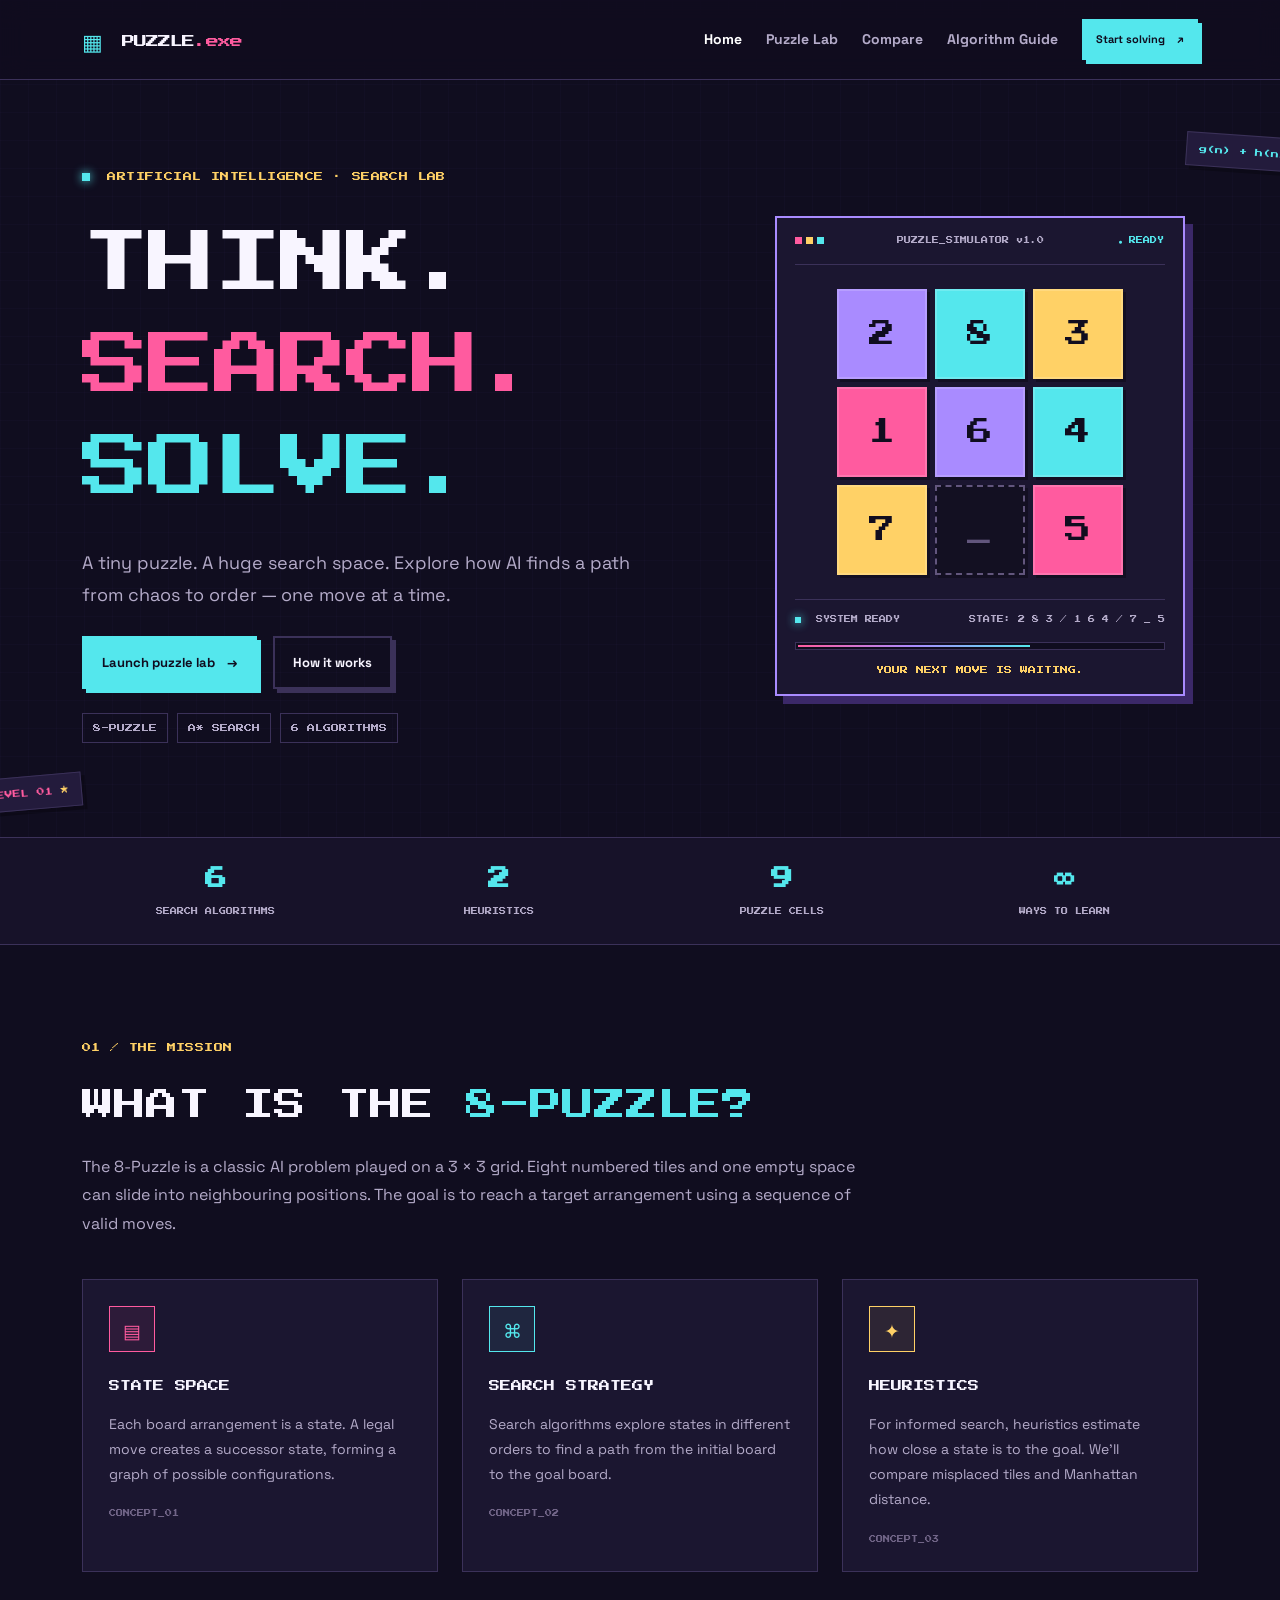
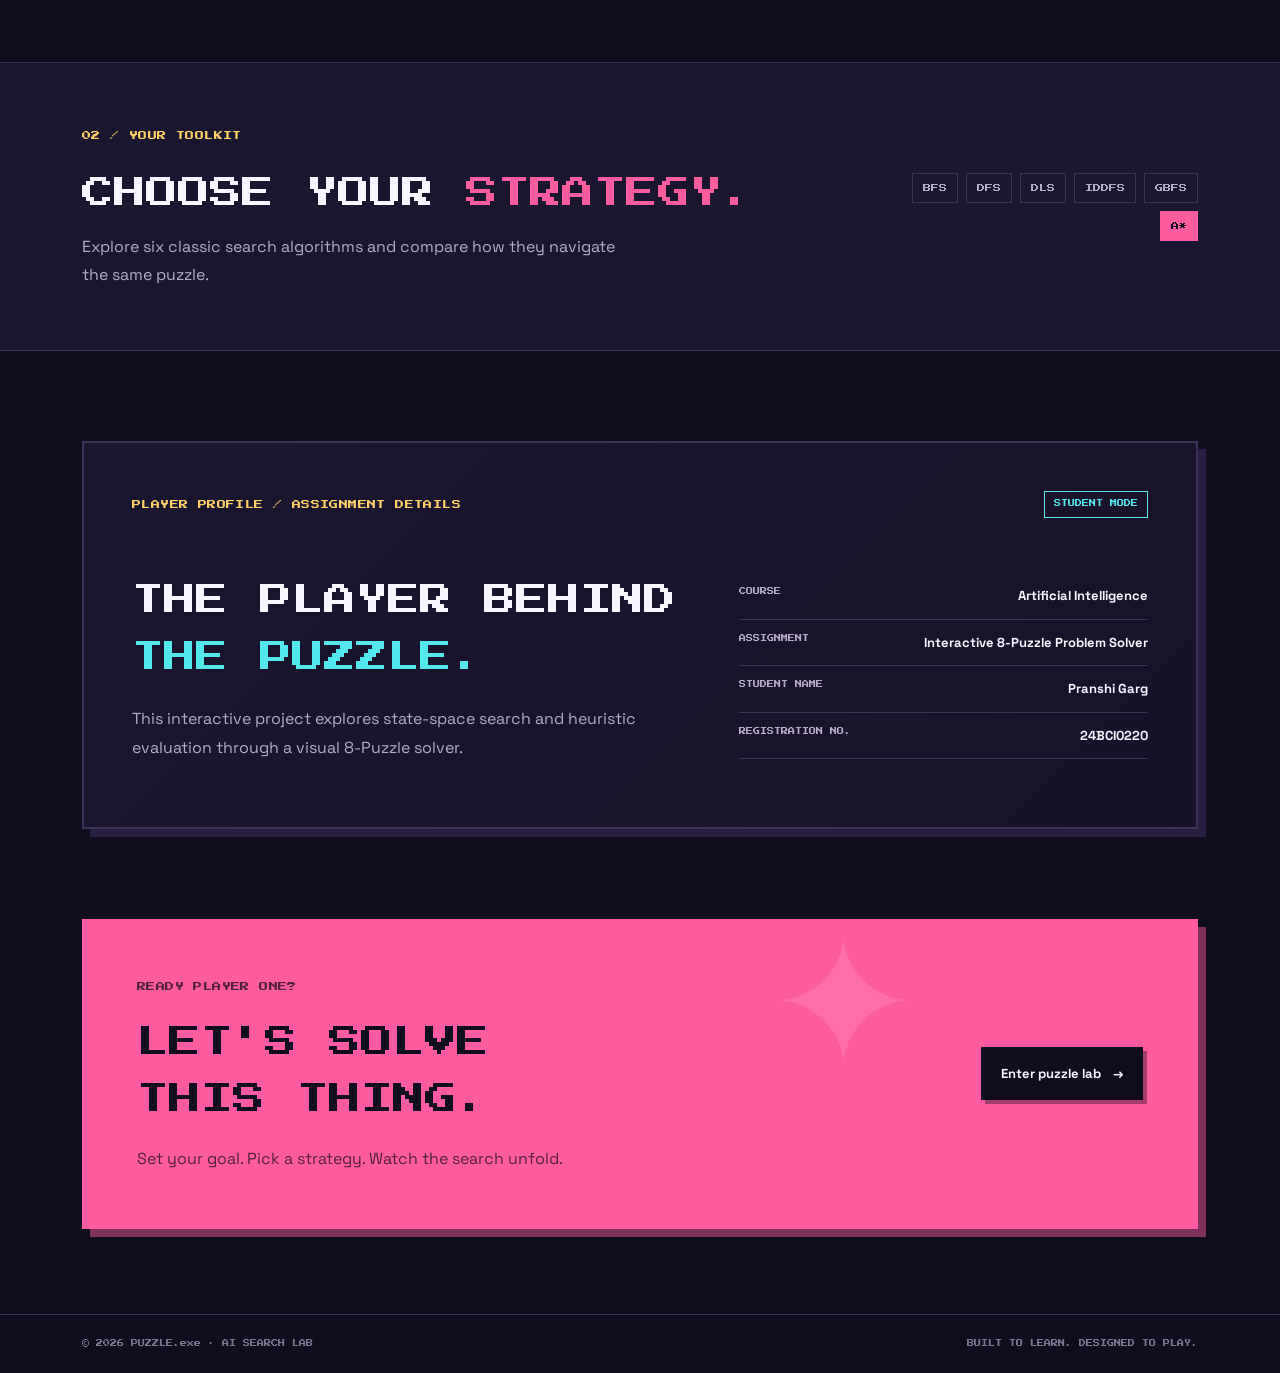
==== index.html @ 6785846f "Homepage and Project Structure Initialized" ====
<!DOCTYPE html>
<html lang="en">
<head>
  <meta charset="UTF-8">
  <meta name="viewport" content="width=device-width, initial-scale=1.0">
  <meta name="description" content="An interactive 8-Puzzle visualizer for exploring AI state-space search algorithms.">
  <title>PUZZLE.exe | AI Search Lab</title>

  <!-- Bootstrap -->
  <link href="https://cdn.jsdelivr.net/npm/bootstrap@5.3.3/dist/css/bootstrap.min.css" rel="stylesheet">
  <link rel="preconnect" href="https://fonts.googleapis.com">
  <link rel="preconnect" href="https://fonts.gstatic.com" crossorigin>
  <link href="https://fonts.googleapis.com/css2?family=Press+Start+2P&family=Space+Grotesk:wght@400;500;600;700&display=swap" rel="stylesheet">
  <link rel="stylesheet" href="css/style.css">
</head>
<body>
  <div class="pixel-grid" aria-hidden="true"></div>

  <nav class="navbar navbar-expand-lg navbar-dark site-nav">
    <div class="container">
      <a class="navbar-brand brand-mark" href="index.html"><span class="brand-icon">▦</span> PUZZLE<span class="brand-dot">.exe</span></a>
      <button class="navbar-toggler" type="button" data-bs-toggle="collapse" data-bs-target="#mainNav"
        aria-controls="mainNav" aria-expanded="false" aria-label="Toggle navigation">
        <span class="navbar-toggler-icon"></span>
      </button>
      <div class="collapse navbar-collapse" id="mainNav">
        <ul class="navbar-nav ms-auto align-items-lg-center gap-lg-2">
          <li class="nav-item"><a class="nav-link active" aria-current="page" href="index.html">Home</a></li>
          <li class="nav-item"><a class="nav-link" href="puzzle.html">Puzzle Lab</a></li>
          <li class="nav-item"><a class="nav-link" href="comparison.html">Compare</a></li>
          <li class="nav-item"><a class="nav-link" href="algorithms.html">Algorithm Guide</a></li>
          <li class="nav-item ms-lg-2"><a class="btn btn-pixel btn-small" href="puzzle.html">Start solving <span aria-hidden="true">↗</span></a></li>
        </ul>
      </div>
    </div>
  </nav>

  <main>
    <section class="hero-section container">
      <div class="row align-items-center g-5">
        <div class="col-lg-7">
          <div class="eyebrow"><span class="status-dot"></span> ARTIFICIAL INTELLIGENCE · SEARCH LAB</div>
          <h1 class="hero-title">THINK.<br><span class="text-pink">SEARCH.</span><br><span class="text-cyan">SOLVE.</span></h1>
          <p class="hero-copy">A tiny puzzle. A huge search space. Explore how AI finds a path from chaos to order — one move at a time.</p>
          <div class="d-flex flex-wrap gap-3 mt-4">
            <a class="btn btn-pixel" href="puzzle.html">Launch puzzle lab <span aria-hidden="true">→</span></a>
            <a class="btn btn-outline-pixel" href="#about">How it works</a>
          </div>
          <div class="hero-tags mt-4">
            <span>8-PUZZLE</span><span>A* SEARCH</span><span>6 ALGORITHMS</span>
          </div>
        </div>

        <div class="col-lg-5">
          <div class="arcade-card" aria-label="Decorative example of an 8-puzzle board">
            <div class="arcade-topbar">
              <span class="window-lights"><i></i><i></i><i></i></span>
              <span>PUZZLE_SIMULATOR v1.0</span>
              <span class="live-label">● READY</span>
            </div>
            <div class="puzzle-preview">
              <div class="tile tile-purple">2</div><div class="tile tile-cyan">8</div><div class="tile tile-yellow">3</div>
              <div class="tile tile-pink">1</div><div class="tile tile-purple">6</div><div class="tile tile-cyan">4</div>
              <div class="tile tile-yellow">7</div><div class="tile tile-empty"><span>_</span></div><div class="tile tile-pink">5</div>
            </div>
            <div class="arcade-status">
              <span><span class="status-dot"></span> SYSTEM READY</span>
              <span>STATE: 2 8 3 / 1 6 4 / 7 _ 5</span>
            </div>
            <div class="pixel-progress"><span></span></div>
            <p class="arcade-caption">YOUR NEXT MOVE IS WAITING.</p>
          </div>
          <div class="floating-chip chip-one">g(n) + h(n)</div>
          <div class="floating-chip chip-two">LEVEL 01 <span>★</span></div>
        </div>
      </div>
    </section>

    <section class="stats-strip">
      <div class="container">
        <div class="row g-3 text-center">
          <div class="col-6 col-md-3"><div class="stat-item"><strong>6</strong><span>SEARCH ALGORITHMS</span></div></div>
          <div class="col-6 col-md-3"><div class="stat-item"><strong>2</strong><span>HEURISTICS</span></div></div>
          <div class="col-6 col-md-3"><div class="stat-item"><strong>9</strong><span>PUZZLE CELLS</span></div></div>
          <div class="col-6 col-md-3"><div class="stat-item"><strong>∞</strong><span>WAYS TO LEARN</span></div></div>
        </div>
      </div>
    </section>

    <section class="section-pad container" id="about">
      <div class="section-heading">
        <span class="section-kicker">01 / THE MISSION</span>
        <h2>WHAT IS THE <span class="text-cyan">8-PUZZLE?</span></h2>
        <p>The 8-Puzzle is a classic AI problem played on a 3 × 3 grid. Eight numbered tiles and one empty space can slide into neighbouring positions. The goal is to reach a target arrangement using a sequence of valid moves.</p>
      </div>
      <div class="row g-4 mt-2">
        <div class="col-md-4">
          <article class="info-card">
            <div class="card-icon icon-pink">▤</div>
            <h3>STATE SPACE</h3>
            <p>Each board arrangement is a state. A legal move creates a successor state, forming a graph of possible configurations.</p>
            <span class="card-index">CONCEPT_01</span>
          </article>
        </div>
        <div class="col-md-4">
          <article class="info-card">
            <div class="card-icon icon-cyan">⌘</div>
            <h3>SEARCH STRATEGY</h3>
            <p>Search algorithms explore states in different orders to find a path from the initial board to the goal board.</p>
            <span class="card-index">CONCEPT_02</span>
          </article>
        </div>
        <div class="col-md-4">
          <article class="info-card">
            <div class="card-icon icon-yellow">✦</div>
            <h3>HEURISTICS</h3>
            <p>For informed search, heuristics estimate how close a state is to the goal. We'll compare misplaced tiles and Manhattan distance.</p>
            <span class="card-index">CONCEPT_03</span>
          </article>
        </div>
      </div>
    </section>

    <section class="algorithm-band">
      <div class="container algorithm-band-inner">
        <div>
          <span class="section-kicker">02 / YOUR TOOLKIT</span>
          <h2>CHOOSE YOUR <span class="text-pink">STRATEGY.</span></h2>
          <p>Explore six classic search algorithms and compare how they navigate the same puzzle.</p>
        </div>
        <div class="algorithm-pills" aria-label="Available search algorithms">
          <span>BFS</span><span>DFS</span><span>DLS</span><span>IDDFS</span><span>GBFS</span><span class="pill-active">A*</span>
        </div>
      </div>
    </section>

    <section class="section-pad container">
      <div class="student-panel">
        <div class="student-panel-header">
          <span class="section-kicker">PLAYER PROFILE / ASSIGNMENT DETAILS</span>
          <span class="profile-badge">STUDENT MODE</span>
        </div>
        <div class="row g-4 align-items-center">
          <div class="col-md-7">
            <h2>THE PLAYER BEHIND<br><span class="text-cyan">THE PUZZLE.</span></h2>
            <p class="muted-copy">This interactive project explores state-space search and heuristic evaluation through a visual 8-Puzzle solver.</p>
          </div>
          <div class="col-md-5">
            <div class="detail-row"><span>COURSE</span><strong>Artificial Intelligence</strong></div>
            <div class="detail-row"><span>ASSIGNMENT</span><strong>Interactive 8-Puzzle Problem Solver</strong></div>
            <div class="detail-row"><span>STUDENT NAME</span><strong>Pranshi Garg</strong></div>
            <div class="detail-row"><span>REGISTRATION NO.</span><strong>24BCI0220</strong></div>
          </div>
        </div>
      </div>
    </section>

    <section class="final-cta container">
      <div class="cta-box">
        <div>
          <span class="section-kicker">READY PLAYER ONE?</span>
          <h2>LET'S SOLVE<br>THIS THING.</h2>
          <p>Set your goal. Pick a strategy. Watch the search unfold.</p>
        </div>
        <a href="puzzle.html" class="btn btn-pixel">Enter puzzle lab <span aria-hidden="true">→</span></a>
        <span class="cta-decoration" aria-hidden="true">✦</span>
      </div>
    </section>
  </main>

  <footer class="site-footer">
    <div class="container d-flex flex-column flex-md-row justify-content-between gap-2">
      <span>© <span id="currentYear"></span> PUZZLE.exe · AI SEARCH LAB</span>
      <span>BUILT TO LEARN. DESIGNED TO PLAY.</span>
    </div>
  </footer>

  <script src="https://cdn.jsdelivr.net/npm/bootstrap@5.3.3/dist/js/bootstrap.bundle.min.js"></script>
  <script src="js/app.js"></script>
</body>
</html>
---- css/style.css ----
:root {
  --bg: #100d1f;
  --panel: #1b1630;
  --panel-2: #231b3c;
  --line: #3b3159;
  --white: #f8f5ff;
  --muted: #b4abc9;
  --pink: #ff5b9f;
  --cyan: #54e7ed;
  --yellow: #ffd166;
  --purple: #a98bff;
  --pixel: "Press Start 2P", monospace;
  --body: "Space Grotesk", sans-serif;
}

* { box-sizing: border-box; }
html { scroll-behavior: smooth; }
body {
  margin: 0;
  color: var(--white);
  background: var(--bg);
  font-family: var(--body);
  overflow-x: hidden;
}
a { text-decoration: none; }
.pixel-grid {
  position: fixed;
  inset: 0;
  pointer-events: none;
  z-index: -1;
  opacity: .13;
  background-image: linear-gradient(rgba(169,139,255,.18) 1px, transparent 1px),
                    linear-gradient(90deg, rgba(169,139,255,.18) 1px, transparent 1px);
  background-size: 28px 28px;
}
.site-nav {
  background: rgba(16,13,31,.94);
  border-bottom: 1px solid var(--line);
  padding: 18px 0;
  position: sticky;
  top: 0;
  z-index: 100;
  backdrop-filter: blur(12px);
}
.brand-mark { font-family: var(--pixel); font-size: 13px; color: var(--white); letter-spacing: -1px; }
.brand-icon { color: var(--cyan); font-size: 22px; vertical-align: -2px; margin-right: 8px; }
.brand-dot { color: var(--pink); }
.nav-link { color: var(--muted); font-weight: 700; font-size: 14px; }
.nav-link:hover, .nav-link.active { color: var(--cyan); }
.navbar-toggler { border-color: var(--line); }
.navbar-toggler:focus { box-shadow: 0 0 0 2px var(--cyan); }
.btn-pixel, .btn-outline-pixel {
  display: inline-flex;
  align-items: center;
  justify-content: center;
  gap: 12px;
  border-radius: 0;
  padding: 15px 18px;
  font-weight: 700;
  font-size: 13px;
  border: 2px solid var(--cyan);
  box-shadow: 4px 4px 0 var(--cyan);
  transition: transform .15s ease, box-shadow .15s ease, background .15s ease;
}
.btn-pixel { background: var(--cyan); color: #100d1f; }
.btn-pixel:hover { color: #100d1f; background: #8ff8fb; transform: translate(2px,2px); box-shadow: 2px 2px 0 var(--cyan); }
.btn-outline-pixel { color: var(--white); border-color: var(--line); box-shadow: 4px 4px 0 var(--line); background: transparent; }
.btn-outline-pixel:hover { color: var(--cyan); border-color: var(--cyan); box-shadow: 4px 4px 0 var(--cyan); }
.btn-small { padding: 10px 12px; font-size: 11px; }
.hero-section { padding-top: 88px; padding-bottom: 94px; }
.eyebrow, .section-kicker {
  color: var(--yellow);
  font-family: var(--pixel);
  font-size: 9px;
  line-height: 1.9;
  letter-spacing: .4px;
}
.status-dot { display: inline-block; width: 8px; height: 8px; background: var(--cyan); box-shadow: 0 0 10px var(--cyan); margin-right: 8px; }
.hero-title {
  font-family: var(--pixel);
  font-size: clamp(34px, 5.6vw, 68px);
  line-height: 1.5;
  letter-spacing: -2px;
  margin: 28px 0;
}
.text-pink { color: var(--pink); }
.text-cyan { color: var(--cyan); }
.hero-copy { max-width: 560px; color: var(--muted); font-size: 18px; line-height: 1.8; }
.hero-tags { display: flex; flex-wrap: wrap; gap: 9px; }
.hero-tags span, .algorithm-pills span {
  border: 1px solid var(--line);
  padding: 8px 10px;
  color: var(--muted);
  font-family: var(--pixel);
  font-size: 8px;
}
.arcade-card {
  position: relative;
  padding: 18px;
  background: var(--panel);
  border: 2px solid var(--purple);
  box-shadow: 8px 8px 0 #3b2868;
  max-width: 410px;
  margin: 0 auto;
}
.arcade-topbar { display: flex; align-items: center; justify-content: space-between; gap: 8px; color: var(--muted); font-family: var(--pixel); font-size: 7px; padding-bottom: 18px; border-bottom: 1px solid var(--line); }
.window-lights { display: flex; gap: 4px; }
.window-lights i { display: block; width: 7px; height: 7px; background: var(--pink); }
.window-lights i:nth-child(2) { background: var(--yellow); }
.window-lights i:nth-child(3) { background: var(--cyan); }
.live-label { color: var(--cyan); }
.puzzle-preview { display: grid; grid-template-columns: repeat(3, 1fr); gap: 8px; padding: 24px 12px; max-width: 310px; margin: auto; }
.tile {
  display: grid;
  place-items: center;
  aspect-ratio: 1;
  font-family: var(--pixel);
  font-size: clamp(18px, 3vw, 26px);
  color: var(--bg);
  border: 2px solid rgba(255,255,255,.16);
  box-shadow: 3px 3px 0 rgba(0,0,0,.3);
}
.tile-purple { background: var(--purple); }
.tile-cyan { background: var(--cyan); }
.tile-yellow { background: var(--yellow); }
.tile-pink { background: var(--pink); }
.tile-empty { background: #131022; border: 2px dashed #62567d; color: #62567d; }
.arcade-status { display: flex; flex-wrap: wrap; justify-content: space-between; gap: 10px; padding-top: 15px; border-top: 1px solid var(--line); color: var(--muted); font-family: var(--pixel); font-size: 7px; }
.arcade-status .status-dot { width: 6px; height: 6px; }
.pixel-progress { height: 8px; margin-top: 16px; background: #100d1f; border: 1px solid var(--line); padding: 2px; }
.pixel-progress span { display: block; height: 100%; width: 64%; background: linear-gradient(90deg, var(--pink), var(--purple), var(--cyan)); }
.arcade-caption { margin: 14px 0 0; text-align: center; color: var(--yellow); font-family: var(--pixel); font-size: 8px; }
.floating-chip { position: absolute; padding: 10px 12px; background: var(--panel-2); border: 1px solid var(--line); font-family: var(--pixel); font-size: 8px; box-shadow: 4px 4px 0 rgba(0,0,0,.25); }
.chip-one { top: 15%; right: -20px; color: var(--cyan); transform: rotate(4deg); }
.chip-two { bottom: 10%; left: -24px; color: var(--pink); transform: rotate(-5deg); }
.chip-two span { color: var(--yellow); }
.stats-strip { background: #171229; border-top: 1px solid var(--line); border-bottom: 1px solid var(--line); padding: 25px 0; }
.stat-item { display: flex; flex-direction: column; gap: 10px; }
.stat-item strong { color: var(--cyan); font-family: var(--pixel); font-size: 22px; }
.stat-item span { color: var(--muted); font-family: var(--pixel); font-size: 7px; line-height: 1.8; }
.section-pad { padding-top: 90px; padding-bottom: 90px; }
.section-heading { max-width: 800px; }
.section-heading h2, .algorithm-band h2, .student-panel h2, .cta-box h2 {
  font-family: var(--pixel);
  font-size: clamp(21px, 3vw, 32px);
  line-height: 1.8;
  margin: 18px 0;
}
.section-heading p, .algorithm-band p, .muted-copy, .cta-box p { color: var(--muted); font-size: 16px; line-height: 1.8; }
.info-card { height: 100%; padding: 26px; background: var(--panel); border: 1px solid var(--line); position: relative; transition: transform .2s ease, border-color .2s ease; }
.info-card:hover { transform: translateY(-5px); border-color: var(--cyan); }
.card-icon { display: grid; place-items: center; width: 46px; height: 46px; margin-bottom: 25px; font-family: var(--pixel); font-size: 19px; border: 1px solid currentColor; }
.icon-pink { color: var(--pink); background: rgba(255,91,159,.08); }
.icon-cyan { color: var(--cyan); background: rgba(84,231,237,.08); }
.icon-yellow { color: var(--yellow); background: rgba(255,209,102,.08); }
.info-card h3 { font-family: var(--pixel); font-size: 11px; line-height: 1.9; margin-bottom: 14px; }
.info-card p { color: var(--muted); line-height: 1.8; font-size: 14px; }
.card-index { display: block; color: #716587; font-family: var(--pixel); font-size: 7px; margin-top: 22px; }
.algorithm-band { padding: 60px 0; background: var(--panel); border-top: 1px solid var(--line); border-bottom: 1px solid var(--line); }
.algorithm-band-inner { display: flex; justify-content: space-between; align-items: center; gap: 35px; }
.algorithm-band h2 { margin-bottom: 10px; }
.algorithm-band p { margin: 0; max-width: 540px; }
.algorithm-pills { display: flex; flex-wrap: wrap; justify-content: flex-end; gap: 8px; max-width: 320px; }
.algorithm-pills .pill-active { color: var(--bg); background: var(--pink); border-color: var(--pink); }
.student-panel { padding: clamp(22px, 5vw, 48px); border: 2px solid var(--line); background: linear-gradient(135deg, #1b1630, #171229); box-shadow: 8px 8px 0 #281d43; }
.student-panel-header { display: flex; justify-content: space-between; align-items: center; gap: 15px; flex-wrap: wrap; margin-bottom: 36px; }
.profile-badge { color: var(--cyan); border: 1px solid var(--cyan); padding: 7px 9px; font-family: var(--pixel); font-size: 7px; }
.detail-row { display: flex; justify-content: space-between; gap: 18px; padding: 13px 0; border-bottom: 1px solid var(--line); }
.detail-row span { color: var(--muted); font-family: var(--pixel); font-size: 7px; line-height: 1.8; }
.detail-row strong { max-width: 60%; text-align: right; font-size: 13px; }
.edit-note { margin: 22px 0 0; color: var(--yellow); font-size: 12px; }
.final-cta { padding-bottom: 85px; }
.cta-box { position: relative; display: flex; align-items: center; justify-content: space-between; gap: 30px; overflow: hidden; padding: clamp(25px, 5vw, 55px); background: var(--pink); color: var(--bg); box-shadow: 8px 8px 0 #7e315a; }
.cta-box .section-kicker { color: #54203b; }
.cta-box h2 { margin: 16px 0; }
.cta-box p { color: #54203b; margin-bottom: 0; }
.cta-box .btn-pixel { background: var(--bg); color: var(--white); border-color: var(--bg); box-shadow: 4px 4px 0 #a63e6d; flex-shrink: 0; position: relative; z-index: 1; }
.cta-box .btn-pixel:hover { background: #251a3e; color: var(--white); }
.cta-decoration { position: absolute; right: 25%; top: -50px; font-size: 180px; color: rgba(255,255,255,.12); }
.site-footer { border-top: 1px solid var(--line); padding: 22px 0; color: #807593; font-family: var(--pixel); font-size: 7px; line-height: 2; }

@media (max-width: 991px) {
  .hero-section { padding-top: 58px; padding-bottom: 70px; }
  .algorithm-band-inner { align-items: flex-start; flex-direction: column; }
  .algorithm-pills { justify-content: flex-start; max-width: none; }
  .floating-chip { display: none; }
}
@media (max-width: 575px) {
  .brand-mark { font-size: 10px; }
  .hero-title { font-size: clamp(30px, 9vw, 44px); }
  .hero-copy { font-size: 16px; }
  .section-pad { padding-top: 65px; padding-bottom: 65px; }
  .arcade-card { padding: 12px; }
  .arcade-topbar { font-size: 6px; }
  .arcade-status { font-size: 6px; }
  .detail-row { flex-direction: column; gap: 5px; }
  .detail-row strong { max-width: 100%; text-align: left; }
  .cta-box { align-items: flex-start; flex-direction: column; }
  .cta-box .btn-pixel { align-self: flex-start; }
}
@media (prefers-reduced-motion: reduce) {
  *, *::before, *::after { scroll-behavior: auto !important; transition-duration: .01ms !important; }
}
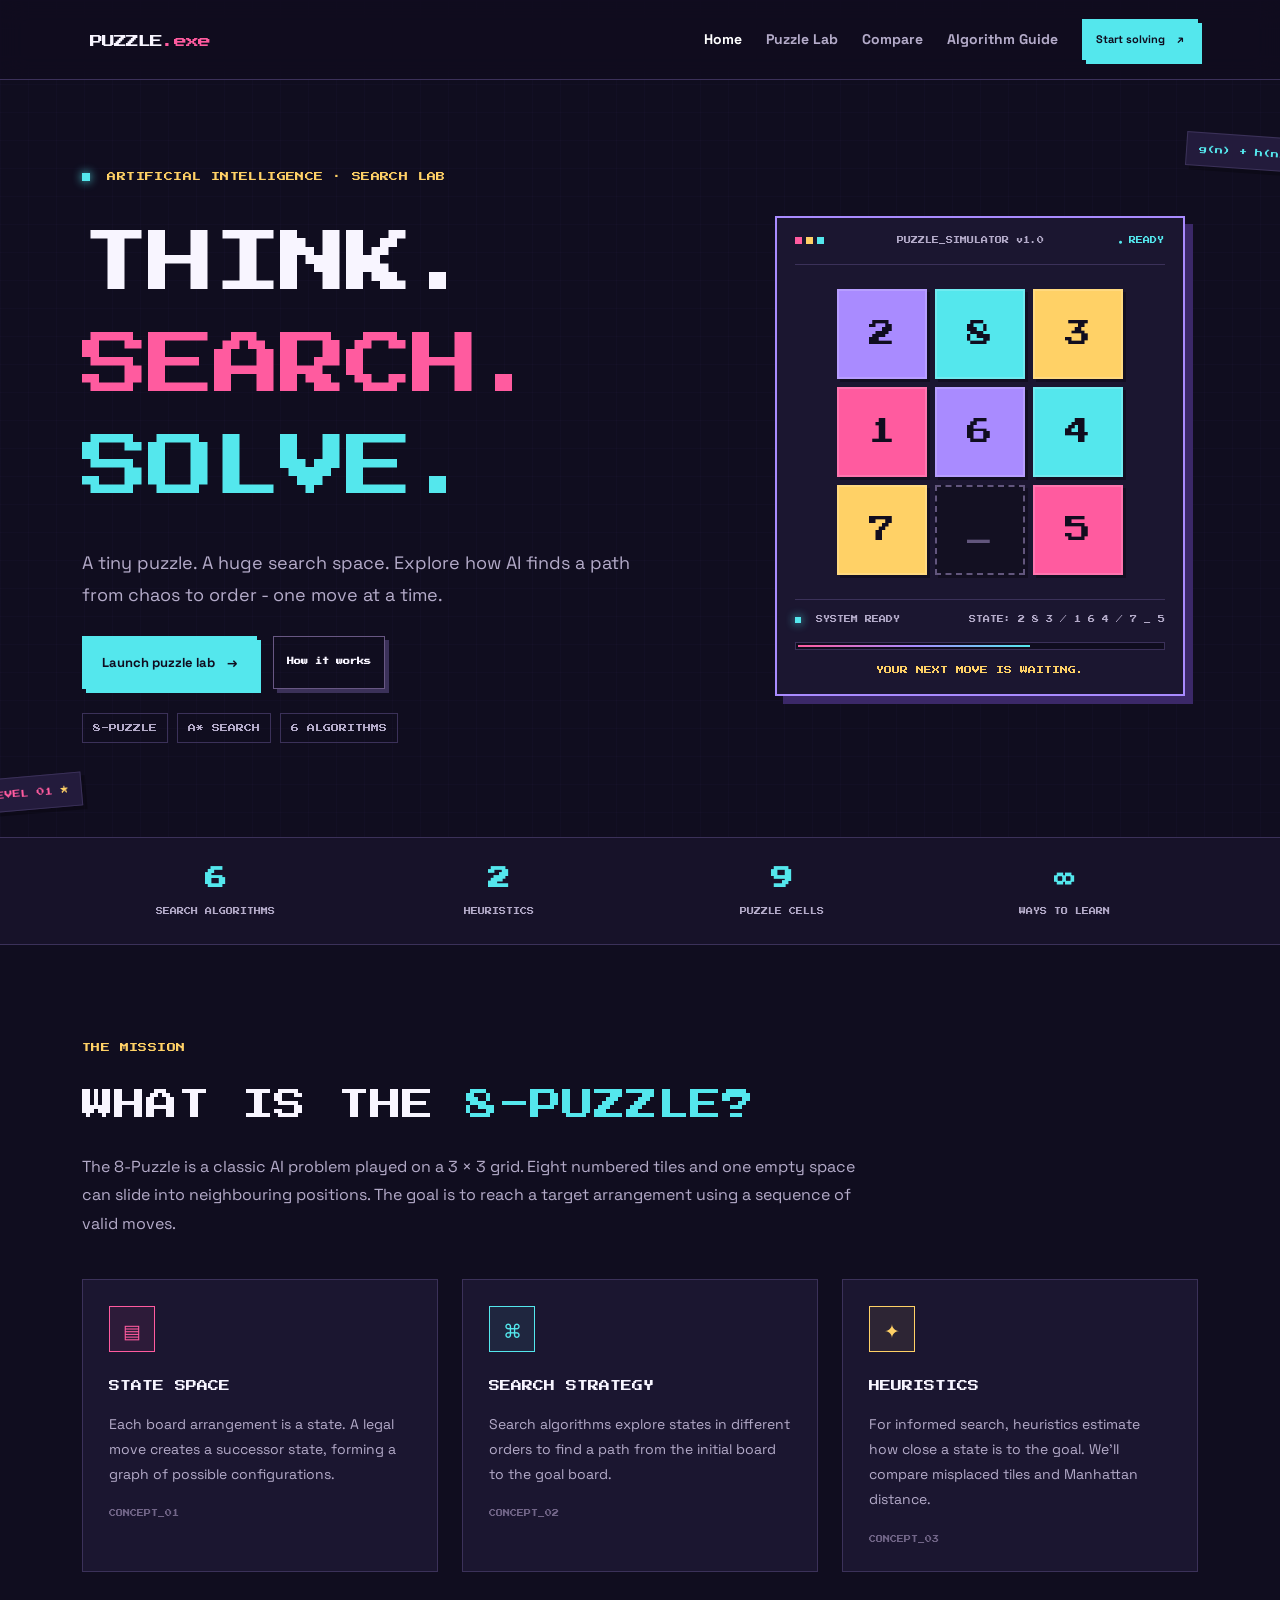
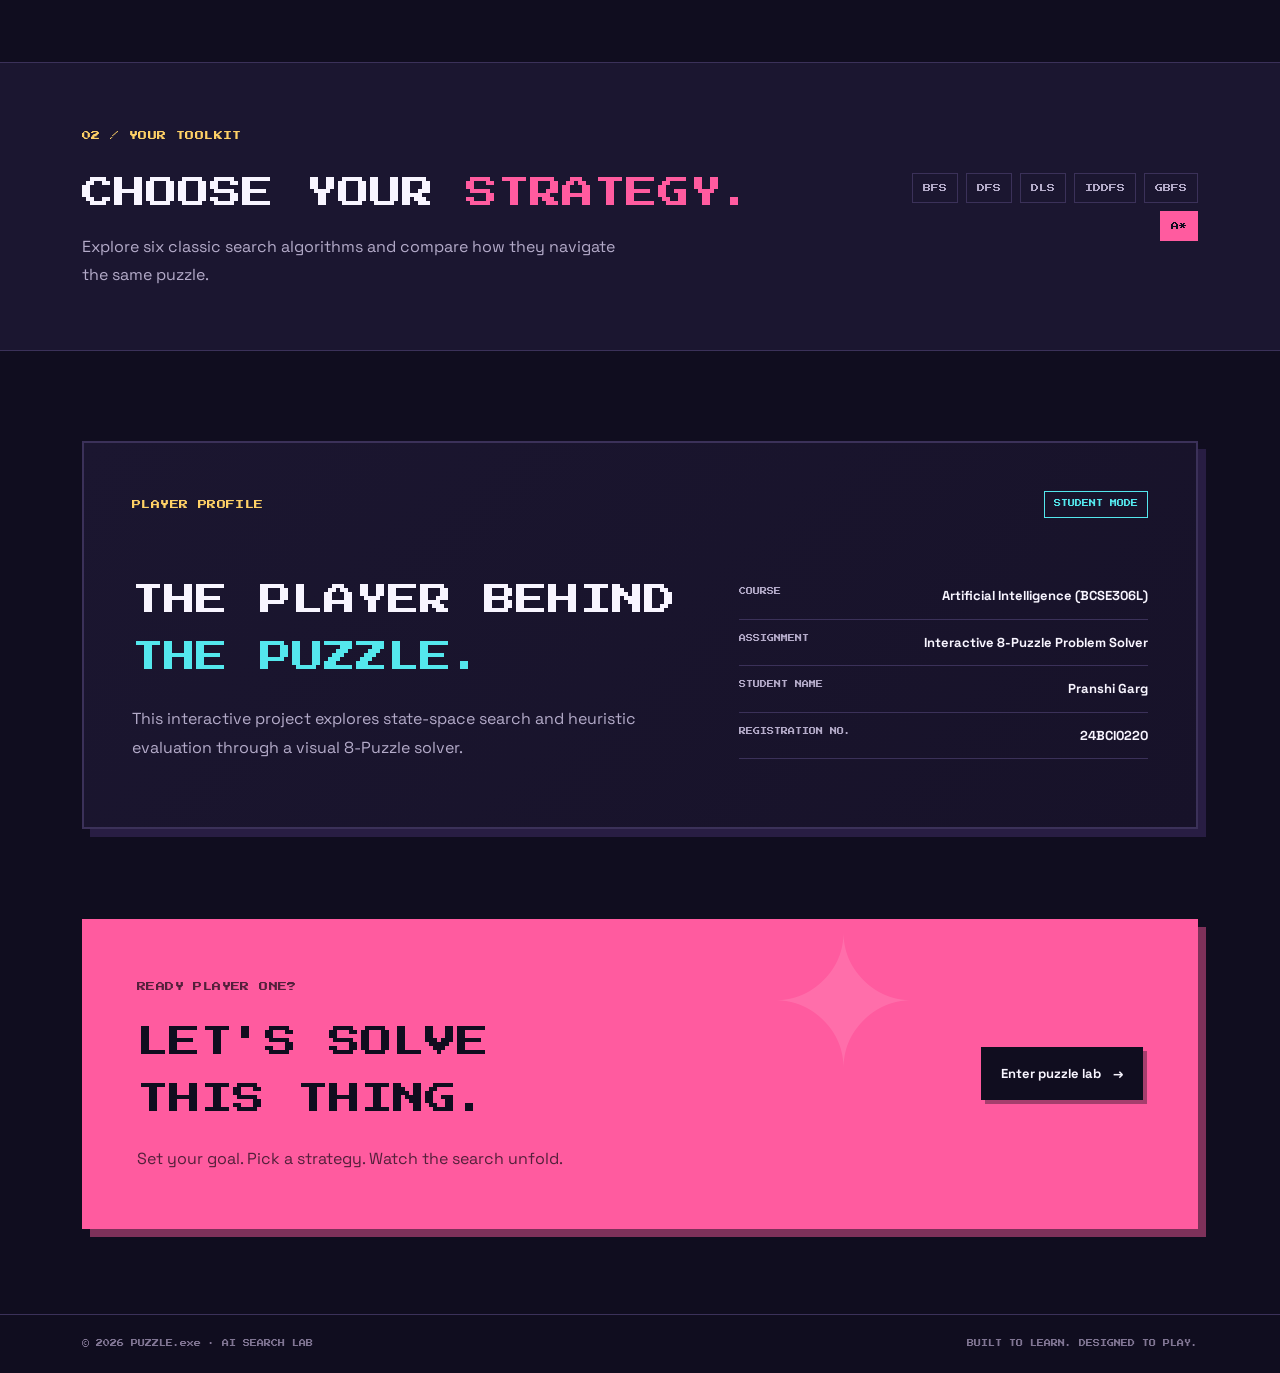
==== commit 4646751a: "Final checks" ====
--- a/index.html
+++ b/index.html
@@ -18,7 +18,7 @@
 
   <nav class="navbar navbar-expand-lg navbar-dark site-nav">
     <div class="container">
-      <a class="navbar-brand brand-mark" href="index.html"><span class="brand-icon">▦</span> PUZZLE<span class="brand-dot">.exe</span></a>
+      <a class="navbar-brand brand-mark" href="index.html"><span class="brand-icon"></span> PUZZLE<span class="brand-dot">.exe</span></a>
       <button class="navbar-toggler" type="button" data-bs-toggle="collapse" data-bs-target="#mainNav"
         aria-controls="mainNav" aria-expanded="false" aria-label="Toggle navigation">
         <span class="navbar-toggler-icon"></span>
@@ -41,7 +41,7 @@
         <div class="col-lg-7">
           <div class="eyebrow"><span class="status-dot"></span> ARTIFICIAL INTELLIGENCE · SEARCH LAB</div>
           <h1 class="hero-title">THINK.<br><span class="text-pink">SEARCH.</span><br><span class="text-cyan">SOLVE.</span></h1>
-          <p class="hero-copy">A tiny puzzle. A huge search space. Explore how AI finds a path from chaos to order — one move at a time.</p>
+          <p class="hero-copy">A tiny puzzle. A huge search space. Explore how AI finds a path from chaos to order - one move at a time.</p>
           <div class="d-flex flex-wrap gap-3 mt-4">
             <a class="btn btn-pixel" href="puzzle.html">Launch puzzle lab <span aria-hidden="true">→</span></a>
             <a class="btn btn-outline-pixel" href="#about">How it works</a>
@@ -89,7 +89,7 @@
 
     <section class="section-pad container" id="about">
       <div class="section-heading">
-        <span class="section-kicker">01 / THE MISSION</span>
+        <span class="section-kicker">THE MISSION</span>
         <h2>WHAT IS THE <span class="text-cyan">8-PUZZLE?</span></h2>
         <p>The 8-Puzzle is a classic AI problem played on a 3 × 3 grid. Eight numbered tiles and one empty space can slide into neighbouring positions. The goal is to reach a target arrangement using a sequence of valid moves.</p>
       </div>
@@ -137,7 +137,7 @@
     <section class="section-pad container">
       <div class="student-panel">
         <div class="student-panel-header">
-          <span class="section-kicker">PLAYER PROFILE / ASSIGNMENT DETAILS</span>
+          <span class="section-kicker">PLAYER PROFILE</span>
           <span class="profile-badge">STUDENT MODE</span>
         </div>
         <div class="row g-4 align-items-center">
@@ -146,7 +146,7 @@
             <p class="muted-copy">This interactive project explores state-space search and heuristic evaluation through a visual 8-Puzzle solver.</p>
           </div>
           <div class="col-md-5">
-            <div class="detail-row"><span>COURSE</span><strong>Artificial Intelligence</strong></div>
+            <div class="detail-row"><span>COURSE</span><strong>Artificial Intelligence (BCSE306L)</strong></div>
             <div class="detail-row"><span>ASSIGNMENT</span><strong>Interactive 8-Puzzle Problem Solver</strong></div>
             <div class="detail-row"><span>STUDENT NAME</span><strong>Pranshi Garg</strong></div>
             <div class="detail-row"><span>REGISTRATION NO.</span><strong>24BCI0220</strong></div>
--- a/css/style.css
+++ b/css/style.css
@@ -201,3 +201,134 @@
 @media (prefers-reduced-motion: reduce) {
   *, *::before, *::after { scroll-behavior: auto !important; transition-duration: .01ms !important; }
 }
+
+
+/* Puzzle Lab page */
+.puzzle-page { padding-top: 65px; padding-bottom: 85px; }
+.puzzle-page-heading { max-width: 780px; margin-bottom: 38px; }
+.puzzle-page-heading .hero-title { margin: 22px 0 14px; }
+.puzzle-toolbar {
+  display: flex; align-items: center; justify-content: space-between; gap: 24px;
+  padding: 22px 25px; margin-bottom: 26px; background: var(--panel);
+  border: 1px solid var(--line); border-left: 4px solid var(--yellow);
+}
+.toolbar-label { color: var(--yellow); font-family: var(--pixel); font-size: 8px; }
+.puzzle-toolbar p { color: var(--muted); margin: 9px 0 0; font-size: 14px; line-height: 1.7; }
+.puzzle-toolbar .btn { flex-shrink: 0; }
+.board-panel { height: 100%; padding: 25px; background: var(--panel); border: 1px solid var(--line); }
+.goal-panel { border-top: 3px solid var(--cyan); }
+.board-panel:not(.goal-panel) { border-top: 3px solid var(--pink); }
+.board-panel-heading { display: flex; align-items: center; justify-content: space-between; gap: 12px; }
+.board-number { color: #8d80a8; font-family: var(--pixel); font-size: 7px; }
+.board-panel-heading h2 { font-family: var(--pixel); font-size: 12px; line-height: 1.9; margin: 11px 0 0; }
+.board-tag { padding: 7px 9px; font-family: var(--pixel); font-size: 7px; }
+.tag-pink { color: var(--pink); border: 1px solid var(--pink); }
+.tag-cyan { color: var(--cyan); border: 1px solid var(--cyan); }
+.board-help { color: var(--muted); font-size: 13px; margin: 13px 0 18px; }
+.puzzle-board { width: min(100%, 330px); display: grid; grid-template-columns: repeat(3, minmax(0, 1fr)); gap: 8px; margin: 0 auto; }
+.tile-select {
+  appearance: none; -webkit-appearance: none; width: 100%; min-width: 0; aspect-ratio: 1;
+  display: grid; place-items: center; text-align: center; text-align-last: center;
+  border: 2px solid #6f5aa6; border-radius: 0; outline: none;
+  color: var(--bg); background-color: var(--purple);
+  font-family: var(--pixel); font-size: clamp(15px, 2.5vw, 25px);
+  box-shadow: 4px 4px 0 rgba(0,0,0,.25); cursor: pointer;
+  transition: transform .12s ease, border-color .12s ease, background-color .12s ease;
+}
+.tile-select:nth-child(3n + 2) { background-color: var(--cyan); border-color: #319ba1; }
+.tile-select:nth-child(3n) { background-color: var(--yellow); border-color: #a9832f; }
+.tile-select:focus { outline: 3px solid var(--pink); outline-offset: 2px; z-index: 1; }
+.tile-select:hover { transform: translateY(-2px); }
+.tile-select.blank-select { color: #83769f; background-color: #120e21 !important; border: 2px dashed #5d5079; box-shadow: none; }
+.tile-select option { background: #f8f5ff; color: #100d1f; font-family: var(--body); font-size: 16px; }
+.board-footer { display: flex; align-items: center; justify-content: center; gap: 8px; color: var(--muted); font-family: var(--pixel); font-size: 7px; margin-top: 20px; }
+.mini-status-dot { width: 7px; height: 7px; background: var(--pink); box-shadow: 0 0 8px var(--pink); }
+.cyan-dot { background: var(--cyan); box-shadow: 0 0 8px var(--cyan); }
+.puzzle-action-row { display: flex; flex-wrap: wrap; justify-content: flex-end; gap: 14px; margin: 28px 0; }
+.validation-panel { display: flex; align-items: flex-start; gap: 14px; padding: 18px 20px; background: #1a1730; border: 1px solid var(--line); }
+.validation-icon { flex: 0 0 28px; width: 28px; height: 28px; display: grid; place-items: center; color: var(--bg); background: var(--cyan); font-weight: 700; }
+.validation-panel strong { display: block; margin: 2px 0 5px; font-size: 15px; }
+.validation-panel p { color: var(--muted); font-size: 13px; line-height: 1.7; margin: 0; }
+.validation-success { border-color: #4bc89a; }
+.validation-success .validation-icon { background: #4bc89a; }
+.validation-error { border-color: var(--pink); }
+.validation-error .validation-icon { background: var(--pink); }
+.validation-info .validation-icon { background: var(--yellow); }
+.rules-card { margin-top: 28px; padding: 24px; border: 1px solid var(--line); background: rgba(27,22,48,.65); }
+.rules-heading { display: flex; justify-content: space-between; align-items: center; margin-bottom: 22px; color: var(--pink); }
+.rule-item { display: flex; align-items: flex-start; gap: 12px; }
+.rule-item strong { color: var(--cyan); font-family: var(--pixel); font-size: 10px; padding-top: 4px; }
+.rule-item p { color: var(--muted); font-size: 13px; line-height: 1.7; margin: 0; }
+.next-step-card { display: flex; align-items: center; justify-content: space-between; gap: 20px; margin-top: 28px; padding: 25px; background: var(--panel-2); border: 1px solid var(--line); }
+.next-step-card h2 { font-family: var(--pixel); font-size: 13px; line-height: 1.9; margin: 13px 0 8px; }
+.next-step-card p { color: var(--muted); font-size: 13px; line-height: 1.7; margin: 0; }
+.next-step-icon { color: var(--pink); font-size: 38px; font-weight: 700; }
+.footer-link { color: var(--cyan); }
+.footer-link:hover { color: var(--pink); }
+@media (max-width: 767px) {
+  .puzzle-page { padding-top: 45px; }
+  .puzzle-toolbar { align-items: flex-start; flex-direction: column; }
+  .puzzle-toolbar .btn { width: 100%; }
+  .board-panel { padding: 18px; }
+  .puzzle-action-row { justify-content: stretch; }
+  .puzzle-action-row .btn { flex: 1 1 100%; }
+  .rules-card { padding: 18px; }
+}
+
+.search-lab { margin: 42px 0 30px; padding: 26px; background: rgba(27,22,48,.82); border: 1px solid var(--line); border-top: 3px solid var(--yellow); }
+.search-heading { max-width: 780px; margin-bottom: 24px; }
+.search-heading h2 { margin: 15px 0 10px; font-family: var(--pixel); font-size: clamp(13px, 2vw, 19px); line-height: 1.9; }
+.search-heading p { color: var(--muted); font-size: 13px; line-height: 1.8; margin: 0; }
+.search-controls { display: grid; grid-template-columns: 1.3fr 1fr 1fr auto; align-items: end; gap: 14px; padding: 20px; background: var(--panel); border: 1px solid var(--line); }
+.search-control label { display: block; margin-bottom: 9px; color: var(--cyan); font-family: var(--pixel); font-size: 7px; line-height: 1.8; }
+.pixel-select { min-height: 45px; color: var(--text); background-color: #171329; border: 1px solid #5d5079; border-radius: 0; font-size: 13px; }
+.pixel-select:focus { color: var(--text); background-color: #171329; border-color: var(--cyan); box-shadow: 0 0 0 .2rem rgba(87,231,226,.12); }
+.pixel-select option { color: #171329; background: #fff; }
+.search-run-wrap .btn { min-height: 45px; white-space: nowrap; }
+.search-status { display: flex; align-items: flex-start; gap: 13px; margin-top: 18px; padding: 16px 18px; background: #171329; border: 1px solid var(--line); }
+.search-status-mark { display: grid; place-items: center; flex: 0 0 27px; width: 27px; height: 27px; color: #171329; background: var(--yellow); font-weight: 700; }
+.search-status strong { display: block; font-family: var(--pixel); font-size: 9px; line-height: 1.8; margin: 3px 0 5px; }
+.search-status p { color: var(--muted); font-size: 13px; line-height: 1.7; margin: 0; }
+.search-status-success { border-color: #4bc89a; }
+.search-status-success .search-status-mark { background: #4bc89a; }
+.search-status-error { border-color: var(--pink); }
+.search-status-error .search-status-mark { background: var(--pink); }
+.search-results { margin-top: 24px; }
+.results-topline { display: flex; justify-content: space-between; align-items: center; gap: 16px; margin-bottom: 18px; }
+.results-topline h3 { margin: 12px 0 0; font-size: 20px; font-weight: 700; }
+.result-badge { padding: 8px 10px; font-family: var(--pixel); font-size: 7px; border: 1px solid var(--line); }
+.badge-success { color: #4bc89a; border-color: #4bc89a; }
+.badge-error { color: var(--pink); border-color: var(--pink); }
+.stats-grid { display: grid; grid-template-columns: repeat(3, minmax(0, 1fr)); gap: 10px; }
+.stat-card { min-width: 0; padding: 16px; background: var(--panel); border: 1px solid var(--line); }
+.stat-card span { display: block; color: var(--muted); font-size: 12px; margin-bottom: 10px; }
+.stat-card strong { display: block; overflow-wrap: anywhere; color: var(--cyan); font-family: var(--pixel); font-size: clamp(11px, 1.4vw, 17px); }
+.solution-path-heading { display: flex; align-items: center; justify-content: space-between; gap: 12px; margin: 27px 0 14px; }
+.solution-path-heading h4 { margin: 0; color: var(--yellow); font-family: var(--pixel); font-size: 9px; line-height: 1.8; }
+.solution-path-heading span { color: var(--muted); font-size: 12px; }
+.solution-path { display: flex; gap: 12px; overflow-x: auto; padding: 5px 4px 18px; }
+.solution-step { flex: 0 0 142px; padding: 12px; background: var(--panel); border: 1px solid var(--line); }
+.solution-step-label { color: var(--pink); font-family: var(--pixel); font-size: 7px; margin-bottom: 11px; }
+.mini-board { display: grid; grid-template-columns: repeat(3, minmax(0, 1fr)); gap: 4px; }
+.mini-tile { display: grid; place-items: center; aspect-ratio: 1; color: #100d1f; background: var(--purple); font-family: var(--pixel); font-size: 12px; }
+.mini-tile:nth-child(3n + 2) { background: var(--cyan); }
+.mini-tile:nth-child(3n) { background: var(--yellow); }
+.mini-blank { color: #8b7aa9 !important; background: #120e21 !important; border: 1px dashed #5d5079; }
+.solution-move { display: block; min-height: 30px; margin-top: 11px; color: var(--muted); font-size: 10px; line-height: 1.5; }
+.search-footnote { margin: 4px 0 0; color: var(--muted); font-size: 11px; line-height: 1.7; }
+.no-path-message { color: var(--pink); font-size: 13px; line-height: 1.7; }
+[hidden] { display: none !important; }
+@media (max-width: 991px) {
+  .search-controls { grid-template-columns: repeat(2, minmax(0, 1fr)); }
+}
+@media (max-width: 575px) {
+  .search-lab { padding: 17px; }
+  .search-controls { grid-template-columns: 1fr; padding: 15px; }
+  .search-run-wrap .btn { width: 100%; }
+  .stats-grid { grid-template-columns: repeat(2, minmax(0, 1fr)); }
+  .stat-card { padding: 12px; }
+  .results-topline { align-items: flex-start; flex-direction: column; }
+}
+
+.visualizer-lab{margin:42px 0 30px;padding:26px;background:rgba(27,22,48,.82);border:1px solid var(--line);border-top:3px solid var(--pink)}
+.visualizer-layout{display:grid;grid-template-columns:minmax(0,1.5fr) minmax(250px,.8fr);gap:18px}.visualizer-main,.visualizer-side>div{background:var(--panel);border:1px solid var(--line);padding:18px}.visualizer-board-title{display:flex;justify-content:space-between;align-items:center;gap:10px;margin-bottom:18px}.step-counter{color:var(--yellow);font-family:var(--pixel);font-size:8px}.visualizer-board{display:grid;grid-template-columns:repeat(3,minmax(0,1fr));gap:8px;padding:10px;background:#110d20;border:1px solid #51446e;max-width:490px;margin:auto}.visual-tile{display:grid;place-items:center;aspect-ratio:1;color:#110d20;background:var(--purple);font-family:var(--pixel);font-size:clamp(20px,4vw,35px);box-shadow:inset -4px -4px rgba(0,0,0,.15)}.visual-tile:nth-child(3n+2){background:var(--cyan)}.visual-tile:nth-child(3n){background:var(--yellow)}.visual-blank{background:#211a35!important;border:2px dashed #655582;box-shadow:none}.visualizer-caption{min-height:42px;margin:15px 0 0;color:var(--muted);font-size:12px;text-align:center;line-height:1.7}.playback-controls{display:flex;flex-wrap:wrap;justify-content:center;gap:8px;margin-top:22px}.btn-outline-pixel{color:var(--text);border:1px solid #685783;border-radius:0;font-family:var(--pixel);font-size:7px;padding:12px 13px}.btn-outline-pixel:hover:not(:disabled){color:#110d20;background:var(--cyan);border-color:var(--cyan)}.btn-outline-pixel:disabled,.btn-pixel:disabled{opacity:.38;cursor:not-allowed}.playback-options{display:flex;justify-content:center;align-items:center;gap:12px;max-width:300px;margin:17px auto 0}.playback-options label{color:var(--cyan);font-family:var(--pixel);font-size:7px;line-height:1.8;white-space:nowrap}.playback-options .pixel-select{max-width:150px}.visualizer-side{display:flex;flex-direction:column;gap:18px}.algorithm-note h3{margin:15px 0 12px;font-size:18px;font-weight:700;line-height:1.5}.algorithm-note p,.small-muted{color:var(--muted);font-size:12px;line-height:1.8;margin:0}.exploration-note>.section-kicker{display:block;margin-bottom:18px}.exploration-metric{display:flex;justify-content:space-between;gap:12px;padding:12px 0;border-bottom:1px solid var(--line);font-size:12px}.exploration-metric span{color:var(--muted)}.exploration-metric strong{color:var(--yellow);font-family:var(--pixel);font-size:10px}.small-muted{margin-top:15px;font-size:10px}@media(max-width:800px){.visualizer-layout{grid-template-columns:1fr}.visualizer-side{display:grid;grid-template-columns:repeat(2,minmax(0,1fr))}}@media(max-width:575px){.visualizer-lab{padding:16px}.visualizer-main,.visualizer-side>div{padding:13px}.visualizer-side{grid-template-columns:1fr}.playback-controls{gap:6px}.btn-outline-pixel,.playback-controls .btn-pixel{padding:11px 9px;font-size:6px}.visualizer-board{gap:5px;padding:6px}}
